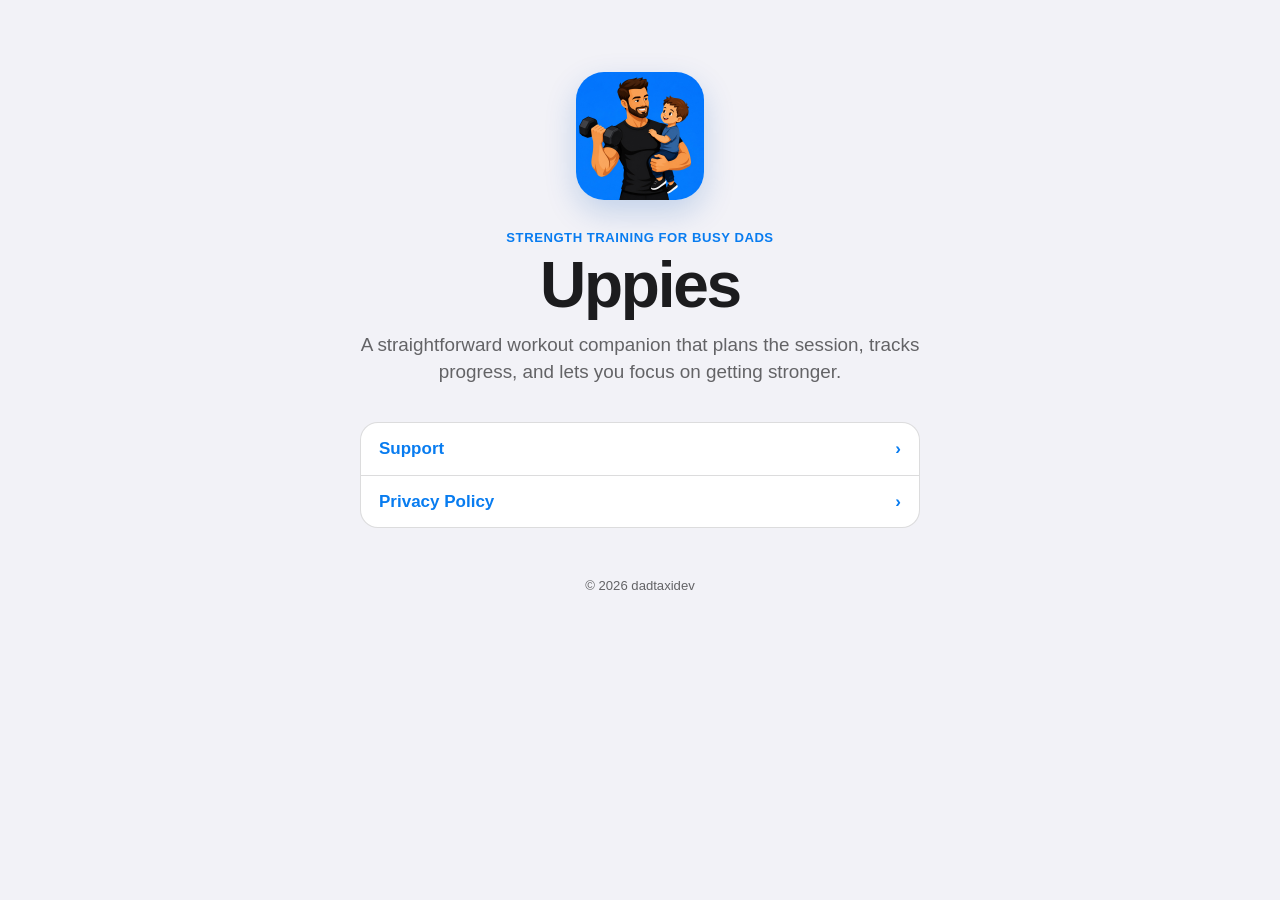
==== uppies/index.html @ f228c813 "Add stable Uppies site paths" ====
<!doctype html>
<html lang="en">
<head>
  <meta charset="utf-8">
  <meta name="viewport" content="width=device-width, initial-scale=1">
  <meta name="description" content="Uppies is a simple strength-training companion for iPhone and iPad.">
  <link rel="canonical" href="https://dadtaxidev.com/uppies/">
  <title>Uppies: Get Dad Strong Fast</title>
  <link rel="stylesheet" href="../site.css">
</head>
<body>
  <main class="page landing">
    <img class="app-icon" src="../icon.png" alt="Uppies app icon">
    <p class="eyebrow">Strength training for busy dads</p>
    <h1>Uppies</h1>
    <p class="lede">A straightforward workout companion that plans the session, tracks progress, and lets you focus on getting stronger.</p>
    <nav class="card link-list" aria-label="Information">
      <a href="support/"><span>Support</span><span aria-hidden="true">›</span></a>
      <a href="privacy/"><span>Privacy Policy</span><span aria-hidden="true">›</span></a>
    </nav>
  </main>
  <footer>© 2026 dadtaxidev</footer>
</body>
</html>
---- site.css ----
:root {
  color-scheme: light dark;
  font-family: -apple-system, BlinkMacSystemFont, "SF Pro Text", "Helvetica Neue", sans-serif;
  font-synthesis: none;
  --accent: #087cf0;
  --background: #f2f2f7;
  --card: #ffffff;
  --primary: #1c1c1e;
  --secondary: #636366;
  --separator: rgba(60, 60, 67, 0.18);
}

* { box-sizing: border-box; }

body {
  margin: 0;
  background: var(--background);
  color: var(--primary);
  font-size: 17px;
  line-height: 1.5;
  -webkit-font-smoothing: antialiased;
}

a { color: var(--accent); }
a:focus-visible { outline: 3px solid var(--accent); outline-offset: 3px; border-radius: 4px; }

.page {
  width: min(100% - 32px, 720px);
  margin: 0 auto;
  padding: 64px 0 40px;
}

.landing { max-width: 560px; text-align: center; padding-top: 72px; }

.app-icon {
  display: block;
  width: 128px;
  height: 128px;
  margin: 0 auto 28px;
  border-radius: 28px;
  box-shadow: 0 12px 32px rgba(0, 80, 180, 0.2);
}

h1 { margin: 4px 0 12px; font-size: clamp(2.4rem, 8vw, 4rem); line-height: 1.05; letter-spacing: -0.035em; }
h2 { margin: 0 0 8px; font-size: 1.2rem; line-height: 1.25; }
p { margin: 0; }

.eyebrow { color: var(--accent); font-size: 0.82rem; font-weight: 700; letter-spacing: 0.04em; text-transform: uppercase; }
.lede { color: var(--secondary); font-size: 1.18rem; line-height: 1.45; }

.card {
  margin-top: 20px;
  padding: 22px;
  background: var(--card);
  border: 1px solid var(--separator);
  border-radius: 18px;
  text-align: left;
}

.link-list { margin-top: 36px; padding: 0; overflow: hidden; }
.link-list a { display: flex; justify-content: space-between; min-height: 52px; padding: 13px 18px; align-items: center; text-decoration: none; font-weight: 600; }
.link-list a + a { border-top: 1px solid var(--separator); }

.document .back-link { display: inline-block; margin-bottom: 44px; text-decoration: none; }
.document .lede { margin-bottom: 30px; }
.document .card p { color: var(--secondary); }

footer { padding: 8px 16px 40px; color: var(--secondary); font-size: 0.82rem; text-align: center; }

@media (prefers-color-scheme: dark) {
  :root { --background: #000000; --card: #1c1c1e; --primary: #f2f2f7; --secondary: #aeaeb2; --separator: rgba(84, 84, 88, 0.65); }
  .app-icon { box-shadow: none; }
}

@media (max-width: 480px) {
  .page { padding-top: 36px; }
  .landing { padding-top: 48px; }
  .document .back-link { margin-bottom: 32px; }
  .card { padding: 18px; border-radius: 16px; }
}

@media (prefers-reduced-motion: reduce) {
  * { scroll-behavior: auto !important; }
}
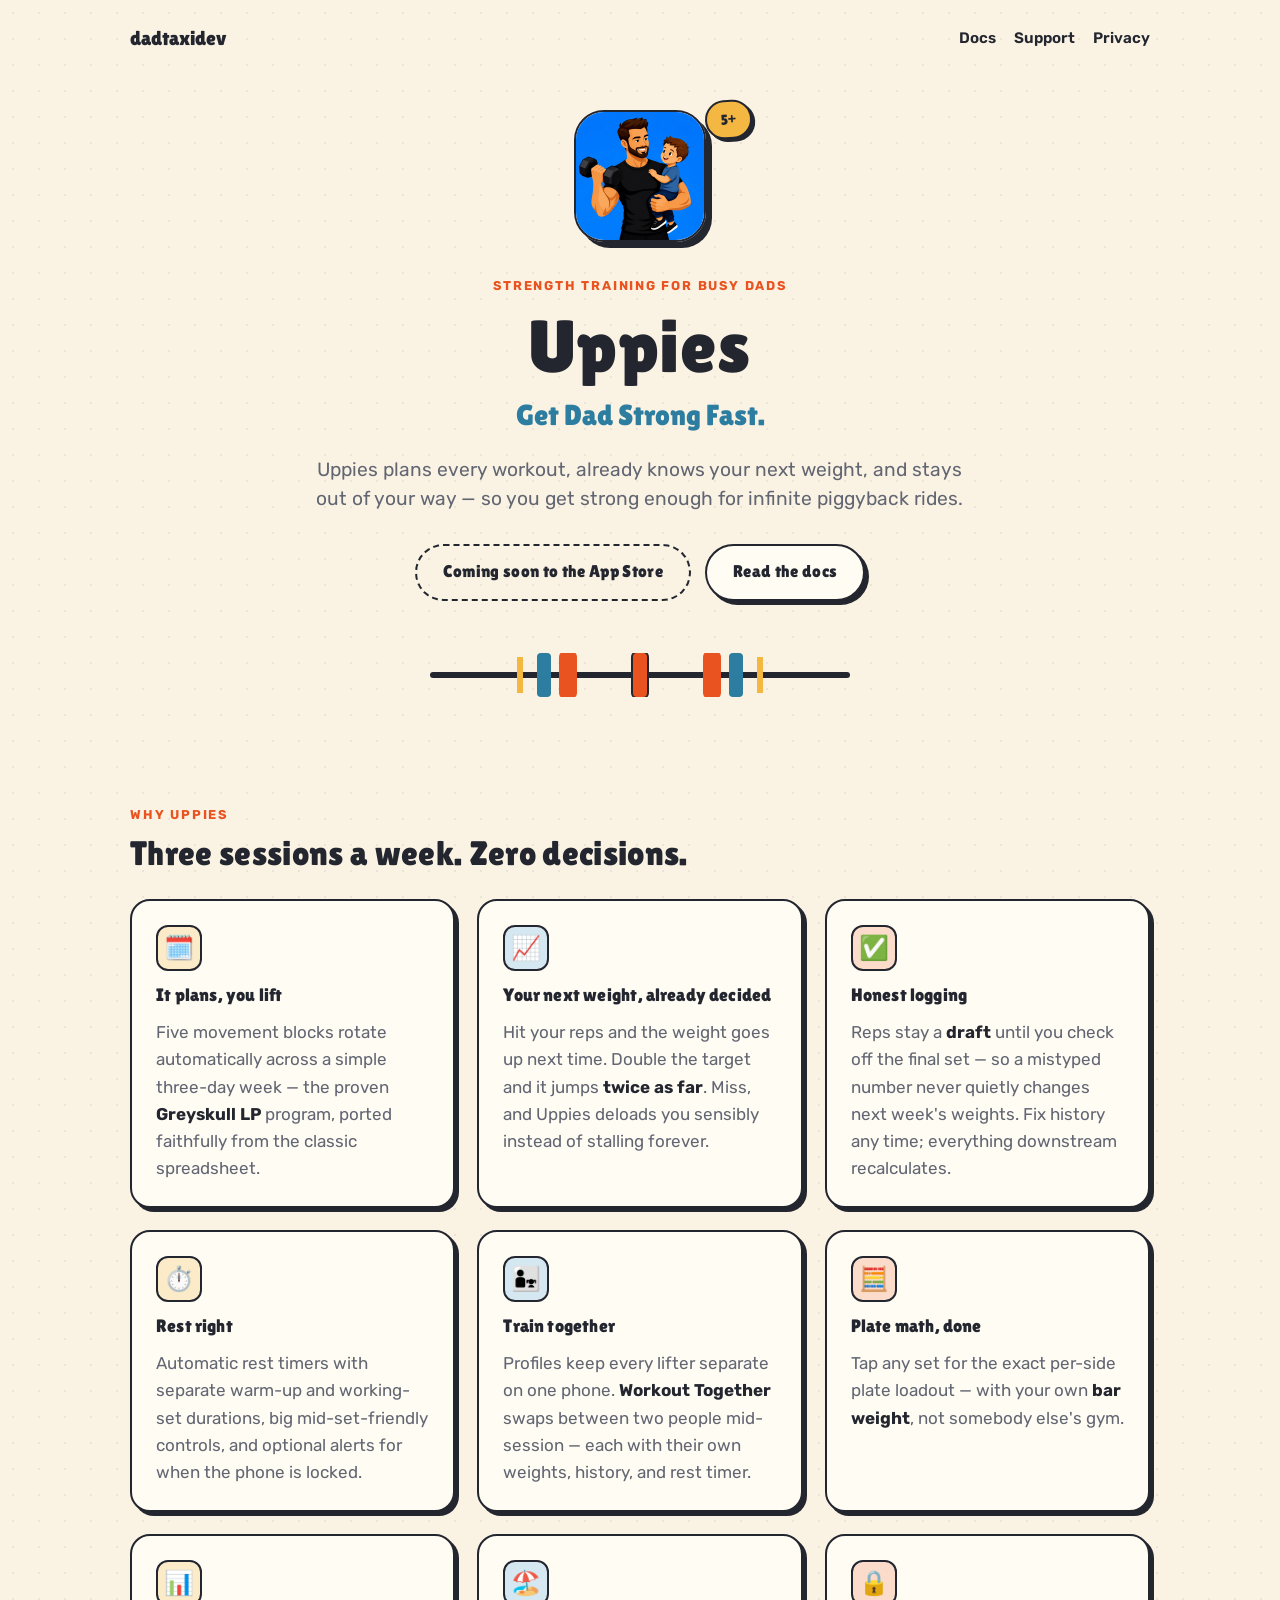
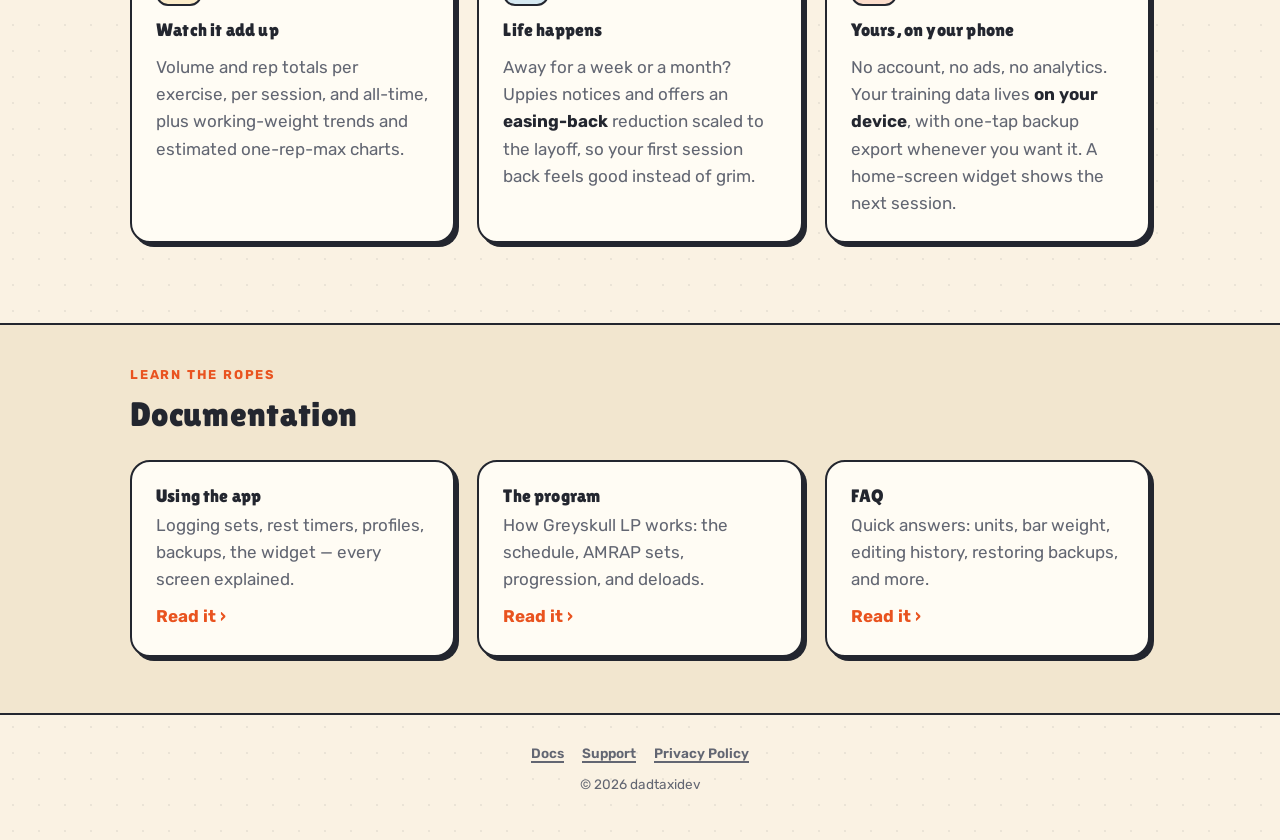
==== commit a5cf8b09: "Add Uppies product page, docs section, and site-wide design A shared design system in site.css — chu" ====
--- a/uppies/index.html
+++ b/uppies/index.html
@@ -3,22 +3,128 @@
 <head>
   <meta charset="utf-8">
   <meta name="viewport" content="width=device-width, initial-scale=1">
-  <meta name="description" content="Uppies is a simple strength-training companion for iPhone and iPad.">
+  <meta name="description" content="Uppies plans every strength workout, knows your next weight, and tracks your progress — a Greyskull LP companion for iPhone and iPad.">
   <link rel="canonical" href="https://dadtaxidev.com/uppies/">
   <title>Uppies: Get Dad Strong Fast</title>
+  <link rel="preconnect" href="https://fonts.googleapis.com">
+  <link rel="preconnect" href="https://fonts.gstatic.com" crossorigin>
+  <link href="https://fonts.googleapis.com/css2?family=Lilita+One&family=Rubik:ital,wght@0,400..700;1,400..700&display=swap" rel="stylesheet">
+  <link rel="icon" href="../icon-512.png">
+  <link rel="apple-touch-icon" href="../apple-touch-icon.png">
   <link rel="stylesheet" href="../site.css">
 </head>
 <body>
-  <main class="page landing">
-    <img class="app-icon" src="../icon.png" alt="Uppies app icon">
-    <p class="eyebrow">Strength training for busy dads</p>
-    <h1>Uppies</h1>
-    <p class="lede">A straightforward workout companion that plans the session, tracks progress, and lets you focus on getting stronger.</p>
-    <nav class="card link-list" aria-label="Information">
-      <a href="support/"><span>Support</span><span aria-hidden="true">›</span></a>
-      <a href="privacy/"><span>Privacy Policy</span><span aria-hidden="true">›</span></a>
+  <header class="site">
+    <a class="wordmark" href="../">dadtaxidev</a>
+    <nav aria-label="Site">
+      <a href="docs/">Docs</a>
+      <a href="support/">Support</a>
+      <a href="privacy/">Privacy</a>
     </nav>
+  </header>
+
+  <main>
+    <section class="hero page">
+      <div class="icon-wrap rise">
+        <img class="app-icon" src="../icon-512.png" alt="Uppies app icon" width="132" height="132">
+        <span class="sticker" aria-hidden="true">5+</span>
+      </div>
+      <p class="eyebrow rise d1">Strength training for busy dads</p>
+      <h1 class="rise d1">Uppies</h1>
+      <p class="tagline rise d2">Get Dad Strong Fast.</p>
+      <p class="lede rise d2">Uppies plans every workout, already knows your next weight, and stays out of your way — so you get strong enough for infinite piggyback rides.</p>
+      <div class="cta-row rise d3">
+        <span class="btn ghost">Coming soon to the App&nbsp;Store</span>
+        <a class="btn secondary" href="docs/">Read the docs</a>
+      </div>
+    </section>
+
+    <hr class="barbell" aria-hidden="true">
+
+    <section class="page wide" aria-labelledby="features">
+      <p class="eyebrow">Why Uppies</p>
+      <h2 id="features">Three sessions a week. Zero decisions.</h2>
+      <div class="feature-grid">
+        <article class="card feature">
+          <span class="glyph" aria-hidden="true">🗓️</span>
+          <h3>It plans, you lift</h3>
+          <p>Five movement blocks rotate automatically across a simple three-day week — the proven <strong>Greyskull&nbsp;LP</strong> program, ported faithfully from the classic spreadsheet.</p>
+        </article>
+        <article class="card feature">
+          <span class="glyph" aria-hidden="true">📈</span>
+          <h3>Your next weight, already decided</h3>
+          <p>Hit your reps and the weight goes up next time. Double the target and it jumps <strong>twice as far</strong>. Miss, and Uppies deloads you sensibly instead of stalling forever.</p>
+        </article>
+        <article class="card feature">
+          <span class="glyph" aria-hidden="true">✅</span>
+          <h3>Honest logging</h3>
+          <p>Reps stay a <strong>draft</strong> until you check off the final set — so a mistyped number never quietly changes next week's weights. Fix history any time; everything downstream recalculates.</p>
+        </article>
+        <article class="card feature">
+          <span class="glyph" aria-hidden="true">⏱️</span>
+          <h3>Rest right</h3>
+          <p>Automatic rest timers with separate warm-up and working-set durations, big mid-set-friendly controls, and optional alerts for when the phone is locked.</p>
+        </article>
+        <article class="card feature">
+          <span class="glyph" aria-hidden="true">👨‍👧</span>
+          <h3>Train together</h3>
+          <p>Profiles keep every lifter separate on one phone. <strong>Workout Together</strong> swaps between two people mid-session — each with their own weights, history, and rest timer.</p>
+        </article>
+        <article class="card feature">
+          <span class="glyph" aria-hidden="true">🧮</span>
+          <h3>Plate math, done</h3>
+          <p>Tap any set for the exact per-side plate loadout — with your own <strong>bar weight</strong>, not somebody else's gym.</p>
+        </article>
+        <article class="card feature">
+          <span class="glyph" aria-hidden="true">📊</span>
+          <h3>Watch it add up</h3>
+          <p>Volume and rep totals per exercise, per session, and all-time, plus working-weight trends and estimated one-rep-max charts.</p>
+        </article>
+        <article class="card feature">
+          <span class="glyph" aria-hidden="true">🏖️</span>
+          <h3>Life happens</h3>
+          <p>Away for a week or a month? Uppies notices and offers an <strong>easing-back</strong> reduction scaled to the layoff, so your first session back feels good instead of grim.</p>
+        </article>
+        <article class="card feature">
+          <span class="glyph" aria-hidden="true">🔒</span>
+          <h3>Yours, on your phone</h3>
+          <p>No account, no ads, no analytics. Your training data lives <strong>on your device</strong>, with one-tap backup export whenever you want it. A home-screen widget shows the next session.</p>
+        </article>
+      </div>
+    </section>
+
+    <section class="band" aria-labelledby="docs-heading">
+      <div class="inner">
+        <p class="eyebrow">Learn the ropes</p>
+        <h2 id="docs-heading">Documentation</h2>
+        <div class="doc-cards">
+          <a class="card" href="docs/using-the-app/">
+            <h3>Using the app</h3>
+            <p>Logging sets, rest timers, profiles, backups, the widget — every screen explained.</p>
+            <span class="go">Read it ›</span>
+          </a>
+          <a class="card" href="docs/the-program/">
+            <h3>The program</h3>
+            <p>How Greyskull LP works: the schedule, AMRAP sets, progression, and deloads.</p>
+            <span class="go">Read it ›</span>
+          </a>
+          <a class="card" href="docs/faq/">
+            <h3>FAQ</h3>
+            <p>Quick answers: units, bar weight, editing history, restoring backups, and more.</p>
+            <span class="go">Read it ›</span>
+          </a>
+        </div>
+      </div>
+    </section>
   </main>
-  <footer>© 2026 dadtaxidev</footer>
+
+  <footer>
+    <nav aria-label="Footer">
+      <a href="docs/">Docs</a>
+      <a href="support/">Support</a>
+      <a href="privacy/">Privacy Policy</a>
+    </nav>
+    © 2026 dadtaxidev
+  </footer>
 </body>
 </html>
--- a/site.css
+++ b/site.css
@@ -1,84 +1,454 @@
+/* ============================================================================
+   dadtaxidev.com — shared stylesheet
+   Aesthetic: "strongman poster meets storybook" — chunky rounded display type,
+   warm paper backgrounds, plate-orange accent, thick ink borders with hard
+   offset shadows, and the occasional rotated sticker. Light and dark aware.
+   Every page on the site (landing, product, docs, privacy, support) loads this
+   one file; class names used by the older document pages (.page, .document,
+   .card, .eyebrow, .lede, .link-list, .back-link) are kept working here.
+   ========================================================================== */
+
 :root {
   color-scheme: light dark;
-  font-family: -apple-system, BlinkMacSystemFont, "SF Pro Text", "Helvetica Neue", sans-serif;
-  font-synthesis: none;
-  --accent: #087cf0;
-  --background: #f2f2f7;
-  --card: #ffffff;
-  --primary: #1c1c1e;
-  --secondary: #636366;
-  --separator: rgba(60, 60, 67, 0.18);
+  /* paper + ink */
+  --paper: #FAF2E3;
+  --paper-deep: #F2E6CF;
+  --card: #FFFCF4;
+  --ink: #23262F;
+  --ink-soft: #626672;
+  --line: #23262F;
+  /* the loud ones */
+  --accent: #E9531F;      /* plate orange  */
+  --accent-soft: #FBDCCB;
+  --blue: #2C7DA0;        /* steel blue    */
+  --blue-soft: #D5E8F1;
+  --sun: #F4B842;         /* chalk-bucket yellow */
+  --sun-soft: #FBEBC8;
+  --on-accent: #FFFDF7;
+  /* poster hardware */
+  --border-w: 2.5px;
+  --shadow-pop: 6px 6px 0 var(--line);
+  --shadow-pop-sm: 4px 4px 0 var(--line);
+  --radius: 20px;
+  --radius-sm: 14px;
+}
+
+@media (prefers-color-scheme: dark) {
+  :root {
+    --paper: #191C25;
+    --paper-deep: #13161E;
+    --card: #232734;
+    --ink: #F5EEDF;
+    --ink-soft: #A9ACB8;
+    --line: #F5EEDF;
+    --accent: #FF6A38;
+    --accent-soft: #4A2C1E;
+    --blue: #5BA3C7;
+    --blue-soft: #1E3644;
+    --sun: #FFC65C;
+    --sun-soft: #4A3A1A;
+    --on-accent: #191C25;
+  }
 }
 
 * { box-sizing: border-box; }
+
+html { scroll-behavior: smooth; }
 
 body {
   margin: 0;
-  background: var(--background);
-  color: var(--primary);
+  background: var(--paper);
+  color: var(--ink);
+  font-family: "Rubik", -apple-system, "Helvetica Neue", Arial, sans-serif;
   font-size: 17px;
+  line-height: 1.6;
+  -webkit-font-smoothing: antialiased;
+}
+/* faint chalk-dust texture — only where color-mix can keep it faint in BOTH themes */
+@supports (color: color-mix(in srgb, red, blue)) {
+  body {
+    background-image: radial-gradient(
+      color-mix(in srgb, var(--ink) 7%, transparent) 1px, transparent 1px);
+    background-size: 26px 26px;
+  }
+}
+
+/* ------------------------------------------------------------------ type */
+
+h1, h2, h3, .display {
+  font-family: "Lilita One", "Rubik", "Arial Black", sans-serif;
+  font-weight: 400;            /* Lilita only ships one weight — already heavy */
+  letter-spacing: 0.01em;
+  line-height: 1.08;
+  margin: 0;
+}
+
+h1 { font-size: clamp(2.6rem, 9vw, 4.6rem); }
+h2 { font-size: clamp(1.5rem, 4.5vw, 2.1rem); margin-bottom: 10px; }
+h3 { font-size: 1.15rem; margin-bottom: 6px; }
+p  { margin: 0; }
+
+a { color: var(--blue); text-decoration-thickness: 2px; text-underline-offset: 3px; }
+a:hover { color: var(--accent); }
+a:focus-visible { outline: 3px solid var(--accent); outline-offset: 3px; border-radius: 4px; }
+
+.eyebrow {
+  color: var(--accent);
+  font-size: 0.8rem;
+  font-weight: 700;
+  letter-spacing: 0.14em;
+  text-transform: uppercase;
+  margin-bottom: 10px;
+}
+
+.lede {
+  color: var(--ink-soft);
+  font-size: 1.2rem;
   line-height: 1.5;
-  -webkit-font-smoothing: antialiased;
-}
-
-a { color: var(--accent); }
-a:focus-visible { outline: 3px solid var(--accent); outline-offset: 3px; border-radius: 4px; }
+  max-width: 34em;
+}
+
+/* ---------------------------------------------------------------- layout */
 
 .page {
-  width: min(100% - 32px, 720px);
+  width: min(100% - 40px, 760px);
   margin: 0 auto;
-  padding: 64px 0 40px;
-}
-
-.landing { max-width: 560px; text-align: center; padding-top: 72px; }
+  padding: 64px 0 24px;
+}
+
+.page.wide { width: min(100% - 40px, 1020px); }
+
+.landing { max-width: 620px; text-align: center; padding-top: 72px; }
+.landing .lede { margin: 14px auto 0; }
+
+header.site {
+  display: flex;
+  align-items: center;
+  justify-content: space-between;
+  gap: 16px;
+  width: min(100% - 40px, 1020px);
+  margin: 0 auto;
+  padding: 22px 0 0;
+}
+header.site .wordmark {
+  font-family: "Lilita One", "Rubik", sans-serif;
+  font-size: 1.25rem;
+  color: var(--ink);
+  text-decoration: none;
+}
+header.site nav { display: flex; gap: 18px; flex-wrap: wrap; }
+header.site nav a { font-weight: 600; text-decoration: none; font-size: 0.95rem; color: var(--ink); }
+header.site nav a:hover { color: var(--accent); }
+
+footer {
+  padding: 28px 20px 44px;
+  color: var(--ink-soft);
+  font-size: 0.85rem;
+  text-align: center;
+}
+footer nav { display: flex; gap: 18px; justify-content: center; margin-bottom: 10px; flex-wrap: wrap; }
+footer a { color: var(--ink-soft); font-weight: 600; }
+
+/* ---------------------------------------------------------------- pieces */
 
 .app-icon {
   display: block;
-  width: 128px;
-  height: 128px;
-  margin: 0 auto 28px;
-  border-radius: 28px;
-  box-shadow: 0 12px 32px rgba(0, 80, 180, 0.2);
-}
-
-h1 { margin: 4px 0 12px; font-size: clamp(2.4rem, 8vw, 4rem); line-height: 1.05; letter-spacing: -0.035em; }
-h2 { margin: 0 0 8px; font-size: 1.2rem; line-height: 1.25; }
-p { margin: 0; }
-
-.eyebrow { color: var(--accent); font-size: 0.82rem; font-weight: 700; letter-spacing: 0.04em; text-transform: uppercase; }
-.lede { color: var(--secondary); font-size: 1.18rem; line-height: 1.45; }
+  width: 132px;
+  height: 132px;
+  margin: 0 auto 26px;
+  border-radius: 30px;
+  border: var(--border-w) solid var(--line);
+  box-shadow: var(--shadow-pop);
+}
 
 .card {
   margin-top: 20px;
-  padding: 22px;
+  padding: 24px;
   background: var(--card);
-  border: 1px solid var(--separator);
-  border-radius: 18px;
+  border: var(--border-w) solid var(--line);
+  border-radius: var(--radius);
+  box-shadow: var(--shadow-pop-sm);
   text-align: left;
 }
 
 .link-list { margin-top: 36px; padding: 0; overflow: hidden; }
-.link-list a { display: flex; justify-content: space-between; min-height: 52px; padding: 13px 18px; align-items: center; text-decoration: none; font-weight: 600; }
-.link-list a + a { border-top: 1px solid var(--separator); }
-
-.document .back-link { display: inline-block; margin-bottom: 44px; text-decoration: none; }
-.document .lede { margin-bottom: 30px; }
-.document .card p { color: var(--secondary); }
-
-footer { padding: 8px 16px 40px; color: var(--secondary); font-size: 0.82rem; text-align: center; }
-
-@media (prefers-color-scheme: dark) {
-  :root { --background: #000000; --card: #1c1c1e; --primary: #f2f2f7; --secondary: #aeaeb2; --separator: rgba(84, 84, 88, 0.65); }
-  .app-icon { box-shadow: none; }
-}
-
-@media (max-width: 480px) {
-  .page { padding-top: 36px; }
-  .landing { padding-top: 48px; }
-  .document .back-link { margin-bottom: 32px; }
-  .card { padding: 18px; border-radius: 16px; }
-}
+.link-list a {
+  display: flex; justify-content: space-between; align-items: center;
+  min-height: 54px; padding: 13px 20px;
+  text-decoration: none; font-weight: 700; color: var(--ink);
+}
+.link-list a:hover { background: var(--accent-soft); color: var(--ink); }
+.link-list a + a { border-top: var(--border-w) solid var(--line); }
+.link-list a span[aria-hidden] { color: var(--accent); font-size: 1.2em; }
+
+.back-link {
+  display: inline-block;
+  margin-bottom: 40px;
+  font-weight: 700;
+  text-decoration: none;
+}
+.document .lede { margin-bottom: 26px; }
+.document .card p { color: var(--ink-soft); }
+.document .card p + p { margin-top: 10px; }
+
+/* buttons ---------------------------------------------------------------- */
+
+.btn {
+  display: inline-block;
+  padding: 13px 26px;
+  border: var(--border-w) solid var(--line);
+  border-radius: 999px;
+  background: var(--accent);
+  color: var(--on-accent);
+  font-family: "Lilita One", "Rubik", sans-serif;
+  font-size: 1.05rem;
+  letter-spacing: 0.02em;
+  text-decoration: none;
+  box-shadow: var(--shadow-pop-sm);
+  transition: transform 120ms ease, box-shadow 120ms ease;
+}
+.btn:hover { color: var(--on-accent); transform: translate(-2px, -2px); box-shadow: 6px 6px 0 var(--line); }
+.btn:active { transform: translate(2px, 2px); box-shadow: 2px 2px 0 var(--line); }
+.btn.secondary { background: var(--card); color: var(--ink); }
+.btn.ghost {
+  background: transparent;
+  box-shadow: none;
+  border-style: dashed;
+  color: var(--ink);
+  cursor: default;
+}
+
+/* stickers --------------------------------------------------------------- */
+
+.sticker {
+  display: inline-block;
+  padding: 6px 14px;
+  border: var(--border-w) solid var(--line);
+  border-radius: 999px;
+  background: var(--sun);
+  color: #23262F;
+  font-family: "Lilita One", "Rubik", sans-serif;
+  font-size: 0.9rem;
+  transform: rotate(-4deg);
+  box-shadow: 3px 3px 0 var(--line);
+}
+.sticker.blue { background: var(--blue); color: var(--on-accent); transform: rotate(3deg); }
+
+/* barbell divider -------------------------------------------------------- */
+
+.barbell {
+  position: relative;
+  height: 44px;
+  margin: 44px auto;
+  width: min(100%, 420px);
+  border: 0;
+}
+.barbell::before {              /* the bar */
+  content: "";
+  position: absolute;
+  left: 0; right: 0; top: 50%;
+  height: 6px;
+  transform: translateY(-50%);
+  background: var(--ink);
+  border-radius: 3px;
+}
+.barbell::after {               /* plates: two pairs each side */
+  content: "";
+  position: absolute;
+  top: 50%; left: 50%;
+  width: 14px; height: 44px;
+  transform: translate(-50%, -50%);
+  background: var(--accent);
+  border: var(--border-w) solid var(--line);
+  border-radius: 6px;
+  box-shadow:
+    -120px 0 0 -6px var(--sun),
+     120px 0 0 -6px var(--sun),
+    -96px 0 0 -2px var(--blue),
+     96px 0 0 -2px var(--blue),
+    -72px 0 0 0 var(--accent),
+     72px 0 0 0 var(--accent);
+}
+
+/* hero ------------------------------------------------------------------- */
+
+.hero {
+  position: relative;
+  text-align: center;
+  padding: 56px 0 8px;
+}
+.hero .icon-wrap { position: relative; display: inline-block; }
+.hero .icon-wrap .sticker {
+  position: absolute;
+  right: -46px; top: -10px;
+}
+.hero .tagline {
+  font-family: "Lilita One", "Rubik", sans-serif;
+  font-size: clamp(1.3rem, 4vw, 1.8rem);
+  color: var(--blue);
+  margin-top: 6px;
+  transform: rotate(-1.2deg);
+}
+.hero .lede { margin: 18px auto 0; }
+.hero .cta-row {
+  display: flex; gap: 14px; justify-content: center; align-items: center;
+  flex-wrap: wrap; margin-top: 30px;
+}
+
+/* feature grid ----------------------------------------------------------- */
+
+.feature-grid {
+  display: grid;
+  grid-template-columns: repeat(auto-fit, minmax(270px, 1fr));
+  gap: 22px;
+  margin-top: 28px;
+}
+.feature {
+  margin-top: 0;
+  display: flex;
+  flex-direction: column;
+  gap: 8px;
+}
+.feature .glyph {
+  width: 46px; height: 46px;
+  display: grid; place-items: center;
+  font-size: 1.5rem;
+  background: var(--sun-soft);
+  border: var(--border-w) solid var(--line);
+  border-radius: 12px;
+  margin-bottom: 6px;
+}
+.feature:nth-child(3n+2) .glyph { background: var(--blue-soft); }
+.feature:nth-child(3n)   .glyph { background: var(--accent-soft); }
+.feature p { color: var(--ink-soft); }
+.feature p strong { color: var(--ink); }
+
+/* alternate paper band for section rhythm */
+.band {
+  background: var(--paper-deep);
+  border-top: var(--border-w) solid var(--line);
+  border-bottom: var(--border-w) solid var(--line);
+  padding: 40px 0 56px;
+  margin-top: 56px;
+}
+.band > .inner { width: min(100% - 40px, 1020px); margin: 0 auto; }
+
+/* docs ------------------------------------------------------------------- */
+
+.doc { width: min(100% - 40px, 760px); margin: 0 auto; padding: 48px 0 24px; }
+.doc h2 {
+  margin-top: 44px;
+  padding-bottom: 8px;
+  border-bottom: 3px solid var(--sun);
+  display: inline-block;
+}
+.doc h3 { margin-top: 26px; }
+.doc p, .doc li { color: var(--ink-soft); }
+.doc p { margin-top: 12px; }
+.doc strong { color: var(--ink); }
+.doc ul, .doc ol { margin: 12px 0 0; padding-left: 24px; }
+.doc li { margin-top: 6px; }
+.doc li::marker { color: var(--accent); font-weight: 700; }
+
+.doc table {
+  width: 100%;
+  margin-top: 16px;
+  border-collapse: separate;
+  border-spacing: 0;
+  border: var(--border-w) solid var(--line);
+  border-radius: var(--radius-sm);
+  overflow: hidden;
+  background: var(--card);
+  font-size: 0.95rem;
+}
+.doc th, .doc td { padding: 10px 14px; text-align: left; }
+.doc th {
+  background: var(--sun);
+  color: #23262F;
+  font-family: "Lilita One", "Rubik", sans-serif;
+  font-weight: 400;
+  letter-spacing: 0.02em;
+}
+.doc tr + tr td { border-top: 1.5px solid var(--line); }
+.doc td { color: var(--ink-soft); }
+
+.note {
+  margin-top: 18px;
+  padding: 16px 18px;
+  background: var(--blue-soft);
+  border: var(--border-w) solid var(--line);
+  border-radius: var(--radius-sm);
+  box-shadow: var(--shadow-pop-sm);
+}
+.note.warn { background: var(--accent-soft); }
+.note p { color: var(--ink); margin-top: 0; }
+.note p + p { margin-top: 8px; }
+.note .label {
+  font-family: "Lilita One", "Rubik", sans-serif;
+  color: var(--ink);
+  display: block;
+  margin-bottom: 4px;
+}
+
+.ui {
+  display: inline-block;
+  padding: 1px 8px;
+  border: 1.5px solid var(--line);
+  border-radius: 7px;
+  background: var(--card);
+  color: var(--ink);
+  font-size: 0.88em;
+  font-weight: 600;
+  white-space: nowrap;
+}
+
+/* docs hub cards */
+.doc-cards { display: grid; grid-template-columns: repeat(auto-fit, minmax(240px, 1fr)); gap: 22px; margin-top: 28px; }
+.doc-cards a.card {
+  margin-top: 0;
+  text-decoration: none;
+  color: inherit;
+  transition: transform 120ms ease, box-shadow 120ms ease;
+}
+.doc-cards a.card:hover { transform: translate(-2px, -2px); box-shadow: 6px 6px 0 var(--line); }
+.doc-cards a.card .go { color: var(--accent); font-weight: 700; display: inline-block; margin-top: 10px; }
+.doc-cards a.card p { color: var(--ink-soft); margin-top: 6px; }
+
+/* breadcrumbs for doc pages */
+.crumbs { margin-bottom: 34px; font-weight: 600; font-size: 0.95rem; }
+.crumbs a { text-decoration: none; }
+.crumbs span[aria-hidden] { color: var(--ink-soft); margin: 0 6px; }
+
+/* --------------------------------------------------------------- motion */
+
+@keyframes rise {
+  from { opacity: 0; transform: translateY(14px); }
+  to   { opacity: 1; transform: none; }
+}
+.rise { animation: rise 0.55s cubic-bezier(0.2, 0.7, 0.2, 1) both; }
+.d1 { animation-delay: 0.07s; }
+.d2 { animation-delay: 0.16s; }
+.d3 { animation-delay: 0.25s; }
+.d4 { animation-delay: 0.34s; }
 
 @media (prefers-reduced-motion: reduce) {
-  * { scroll-behavior: auto !important; }
-}
+  html { scroll-behavior: auto; }
+  .rise, .d1, .d2, .d3, .d4 { animation: none; }
+  .btn, .doc-cards a.card { transition: none; }
+}
+
+@media (max-width: 520px) {
+  .page { padding-top: 40px; }
+  .landing { padding-top: 44px; }
+  .card { padding: 19px; }
+  .hero .icon-wrap .sticker { right: -26px; }
+  .barbell::after {
+    box-shadow:
+      -84px 0 0 -6px var(--sun),
+       84px 0 0 -6px var(--sun),
+      -66px 0 0 -2px var(--blue),
+       66px 0 0 -2px var(--blue),
+      -48px 0 0 0 var(--accent),
+       48px 0 0 0 var(--accent);
+  }
+}
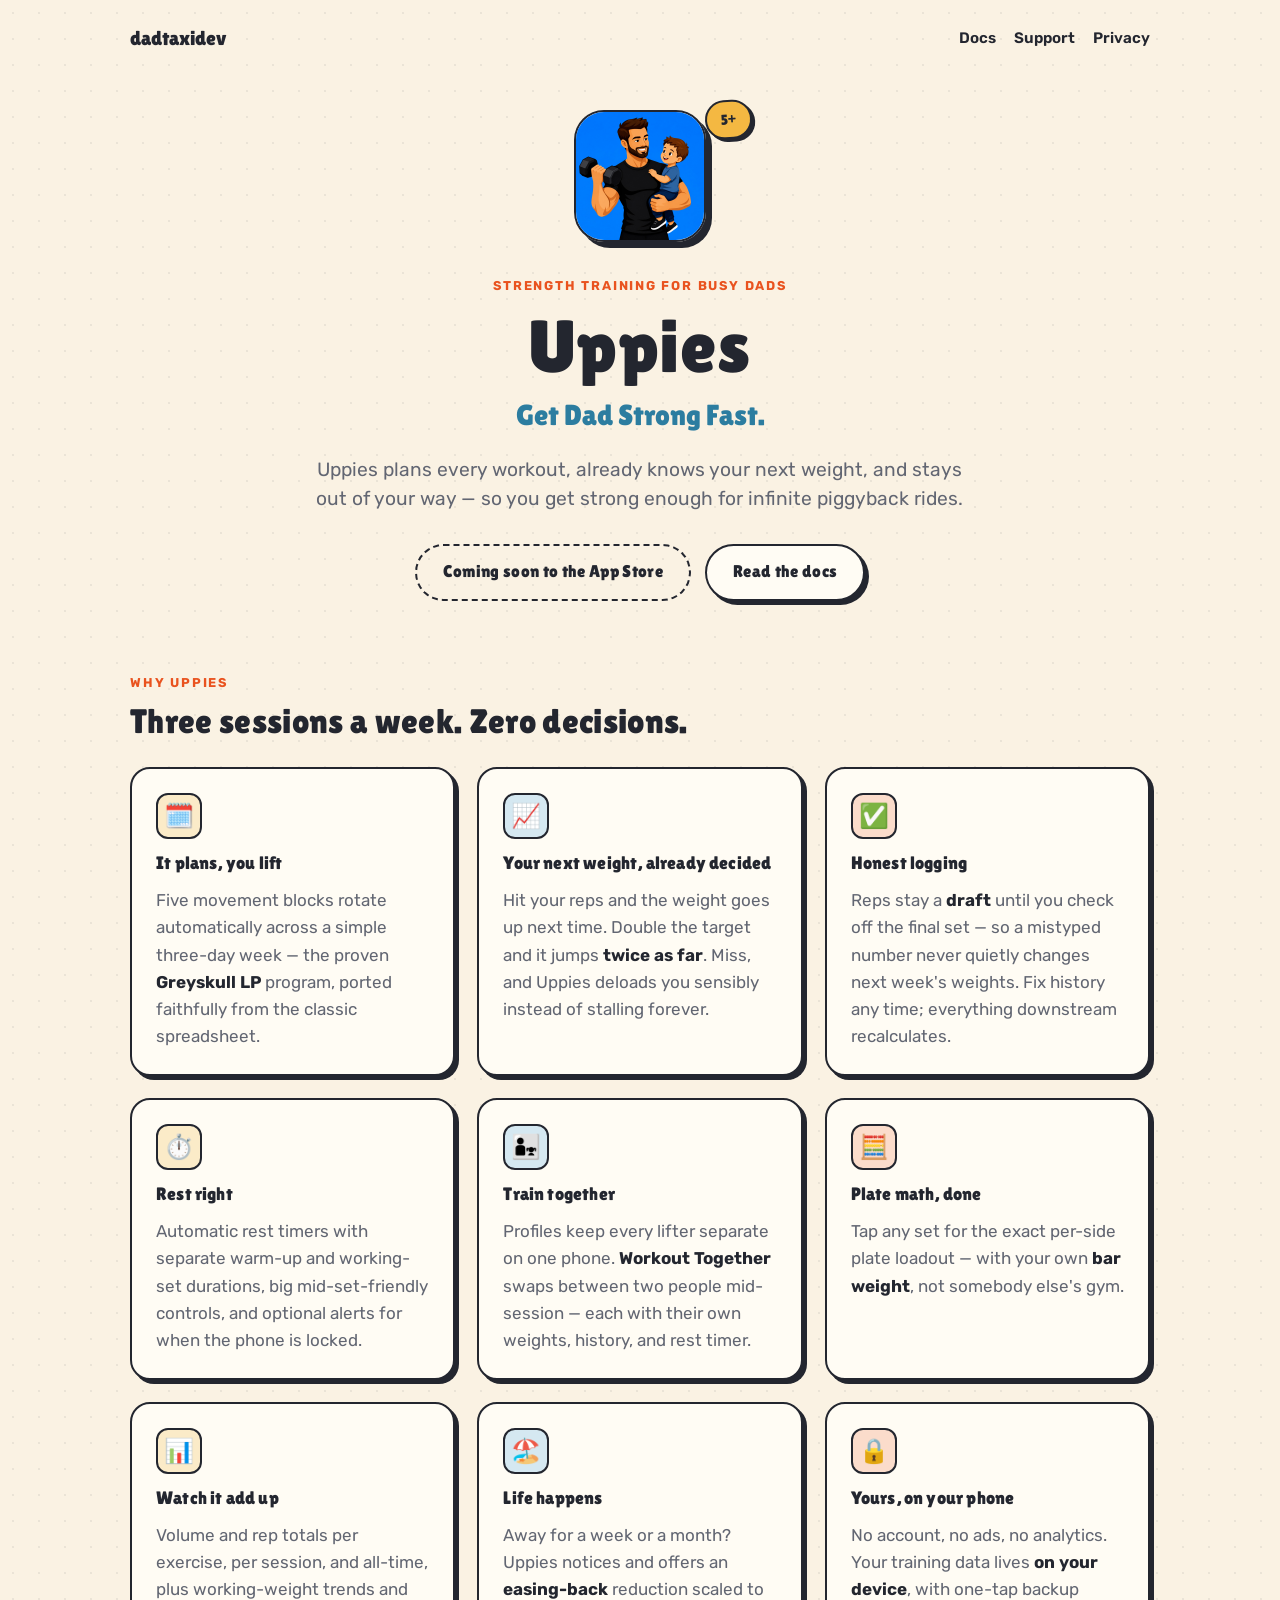
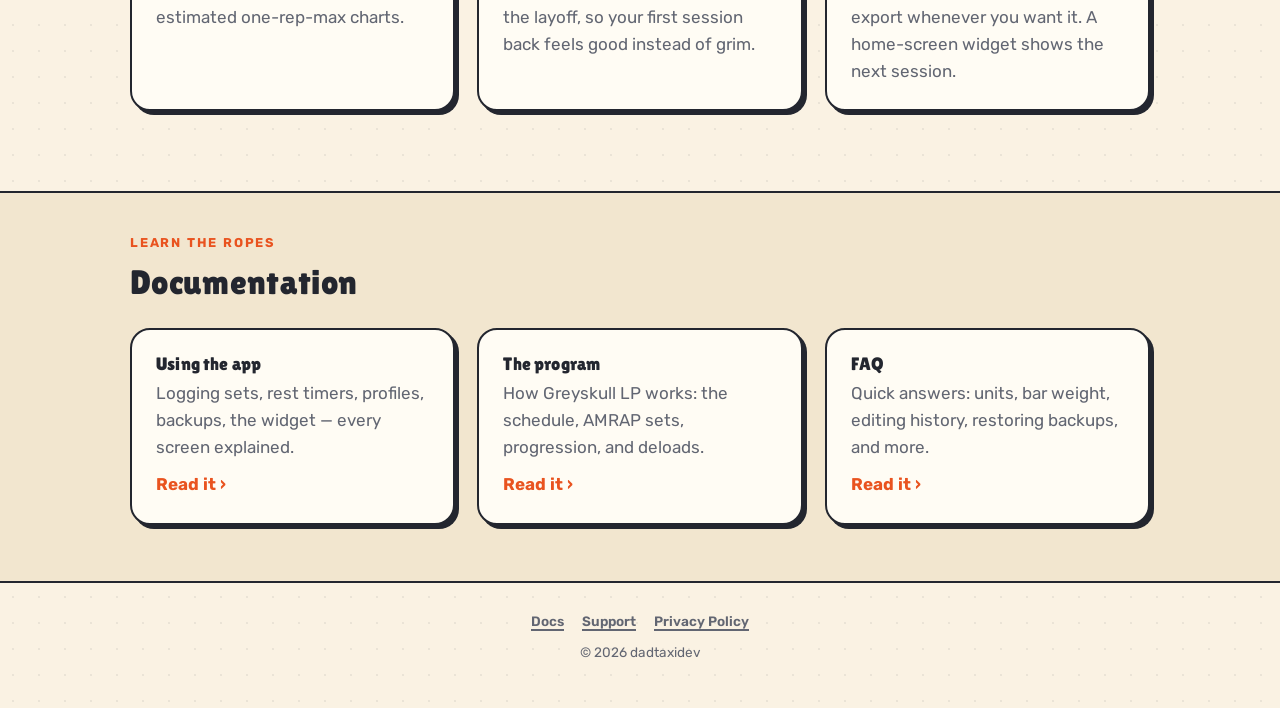
==== commit d6586ea5: "Remove the barbell divider The CSS-drawn barbell read as abstract shapes rather than a barbell. Plai" ====
--- a/uppies/index.html
+++ b/uppies/index.html
@@ -39,7 +39,6 @@
       </div>
     </section>
 
-    <hr class="barbell" aria-hidden="true">
 
     <section class="page wide" aria-labelledby="features">
       <p class="eyebrow">Why Uppies</p>
--- a/site.css
+++ b/site.css
@@ -234,42 +234,6 @@
 }
 .sticker.blue { background: var(--blue); color: var(--on-accent); transform: rotate(3deg); }
 
-/* barbell divider -------------------------------------------------------- */
-
-.barbell {
-  position: relative;
-  height: 44px;
-  margin: 44px auto;
-  width: min(100%, 420px);
-  border: 0;
-}
-.barbell::before {              /* the bar */
-  content: "";
-  position: absolute;
-  left: 0; right: 0; top: 50%;
-  height: 6px;
-  transform: translateY(-50%);
-  background: var(--ink);
-  border-radius: 3px;
-}
-.barbell::after {               /* plates: two pairs each side */
-  content: "";
-  position: absolute;
-  top: 50%; left: 50%;
-  width: 14px; height: 44px;
-  transform: translate(-50%, -50%);
-  background: var(--accent);
-  border: var(--border-w) solid var(--line);
-  border-radius: 6px;
-  box-shadow:
-    -120px 0 0 -6px var(--sun),
-     120px 0 0 -6px var(--sun),
-    -96px 0 0 -2px var(--blue),
-     96px 0 0 -2px var(--blue),
-    -72px 0 0 0 var(--accent),
-     72px 0 0 0 var(--accent);
-}
-
 /* hero ------------------------------------------------------------------- */
 
 .hero {
@@ -442,13 +406,4 @@
   .landing { padding-top: 44px; }
   .card { padding: 19px; }
   .hero .icon-wrap .sticker { right: -26px; }
-  .barbell::after {
-    box-shadow:
-      -84px 0 0 -6px var(--sun),
-       84px 0 0 -6px var(--sun),
-      -66px 0 0 -2px var(--blue),
-       66px 0 0 -2px var(--blue),
-      -48px 0 0 0 var(--accent),
-       48px 0 0 0 var(--accent);
-  }
-}
+}
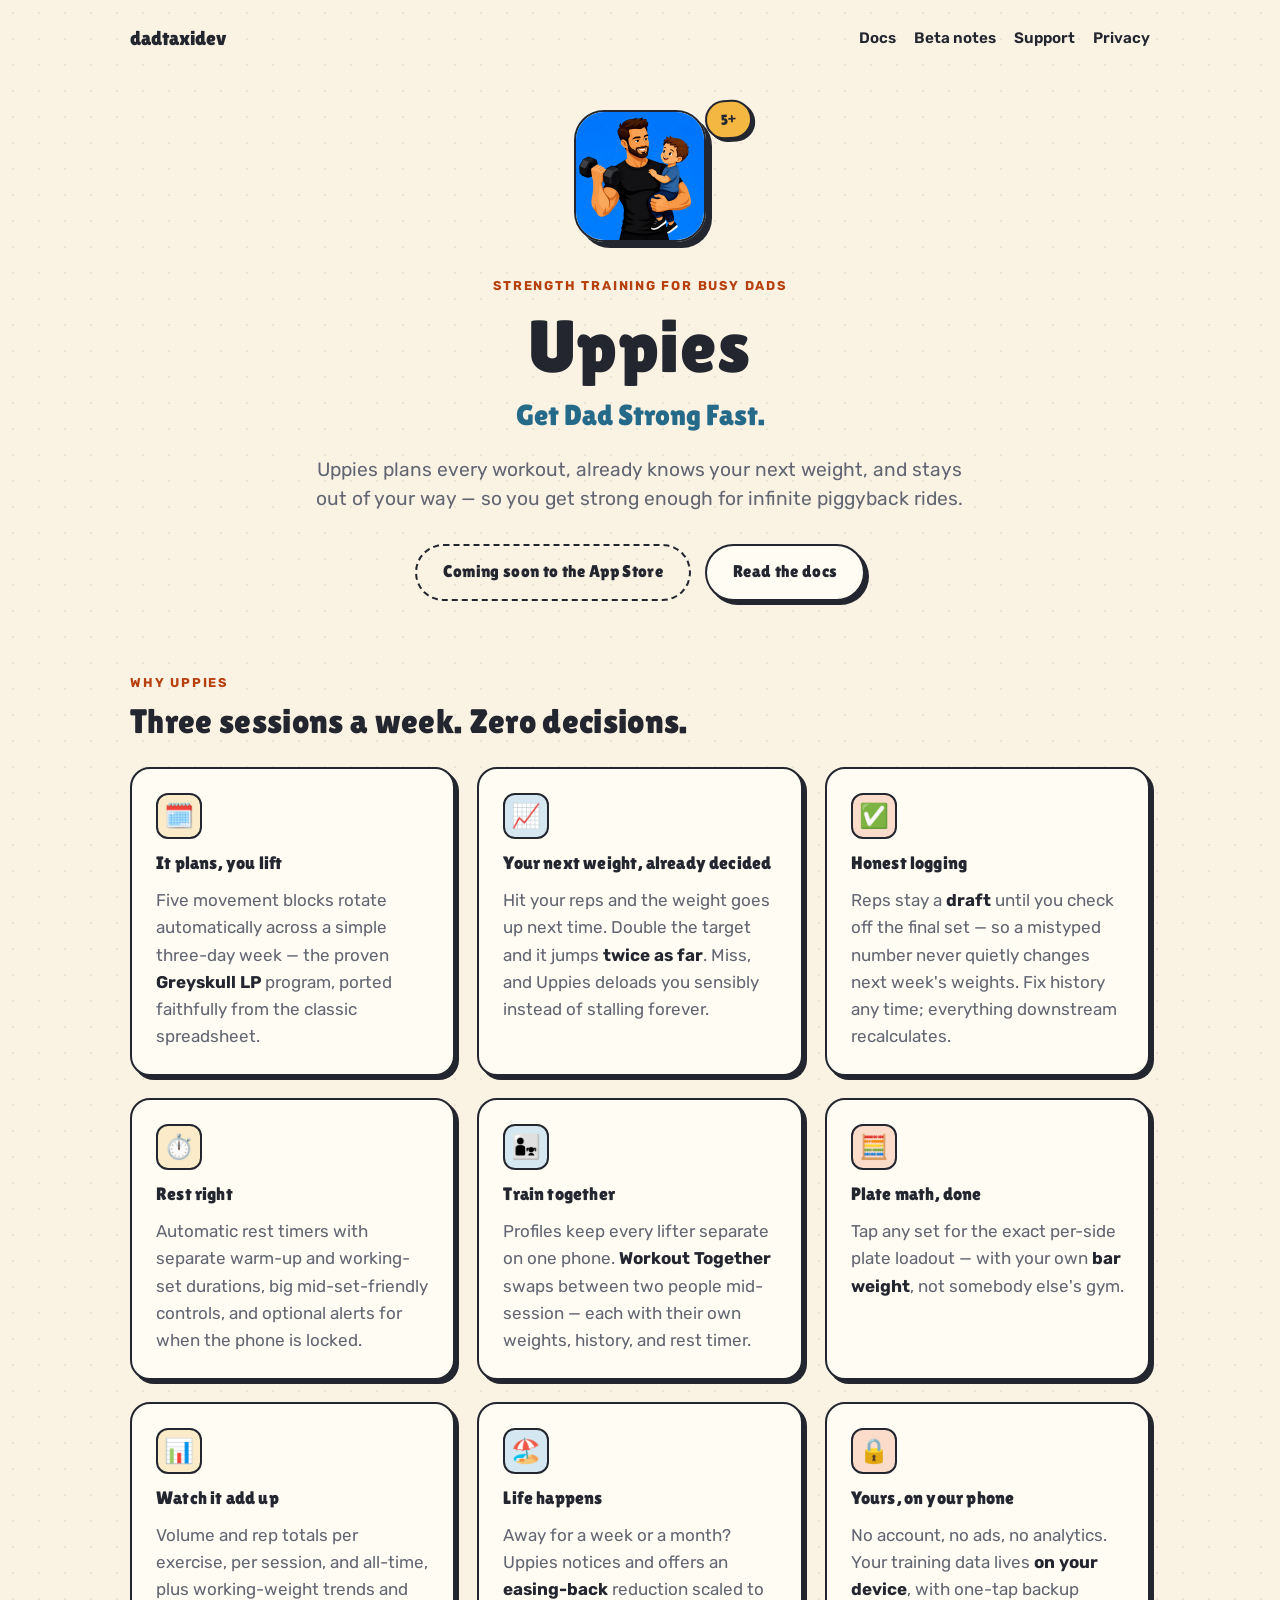
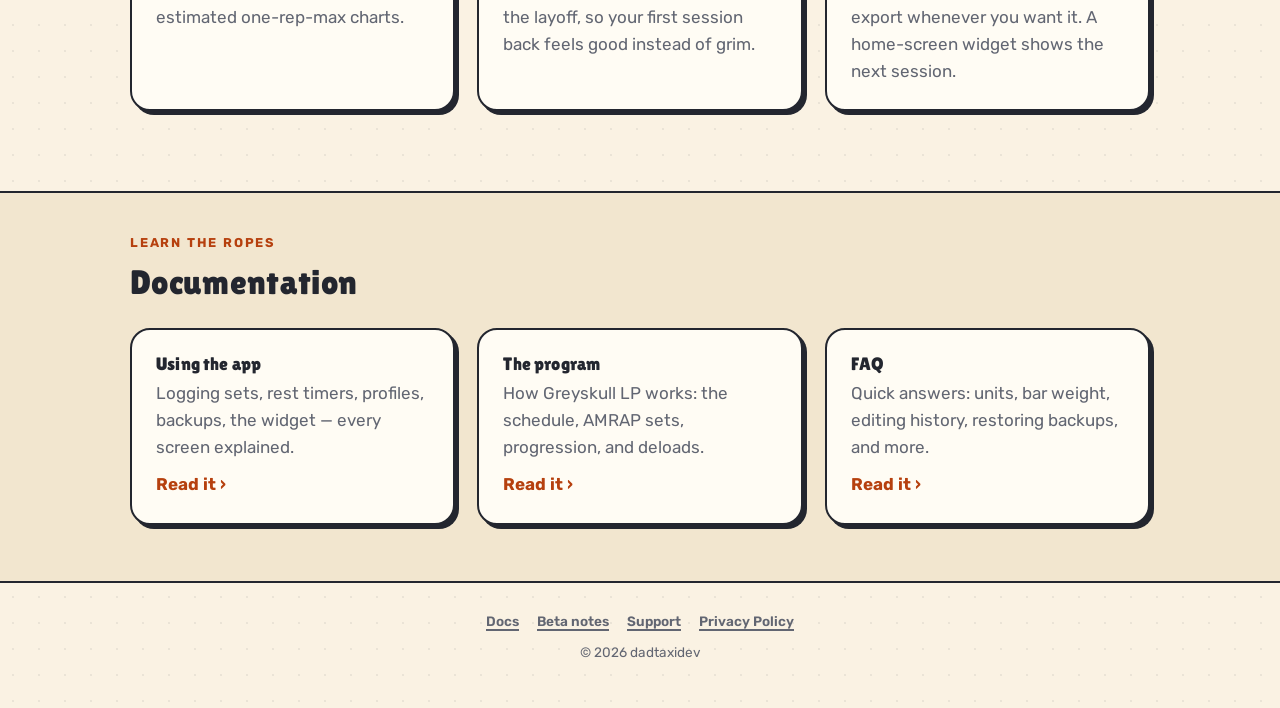
==== commit 0f7ad517: "Add Uppies beta changelog" ====
--- a/uppies/index.html
+++ b/uppies/index.html
@@ -18,6 +18,7 @@
     <a class="wordmark" href="../">dadtaxidev</a>
     <nav aria-label="Site">
       <a href="docs/">Docs</a>
+      <a href="beta/">Beta notes</a>
       <a href="support/">Support</a>
       <a href="privacy/">Privacy</a>
     </nav>
@@ -120,6 +121,7 @@
   <footer>
     <nav aria-label="Footer">
       <a href="docs/">Docs</a>
+      <a href="beta/">Beta notes</a>
       <a href="support/">Support</a>
       <a href="privacy/">Privacy Policy</a>
     </nav>
--- a/site.css
+++ b/site.css
@@ -17,10 +17,13 @@
   --ink: #23262F;
   --ink-soft: #626672;
   --line: #23262F;
-  /* the loud ones */
-  --accent: #E9531F;      /* plate orange  */
+  /* the loud ones — both chosen to clear WCAG AA (≥4.5:1) as text on paper,
+     the deeper band, and cards, AND as button/sticker backgrounds under
+     near-white text; brightening either one re-fails the eyebrows, links,
+     and buttons that were audited at these exact values */
+  --accent: #B6400E;      /* plate orange, burnt for contrast */
   --accent-soft: #FBDCCB;
-  --blue: #2C7DA0;        /* steel blue    */
+  --blue: #256A89;        /* steel blue */
   --blue-soft: #D5E8F1;
   --sun: #F4B842;         /* chalk-bucket yellow */
   --sun-soft: #FBEBC8;
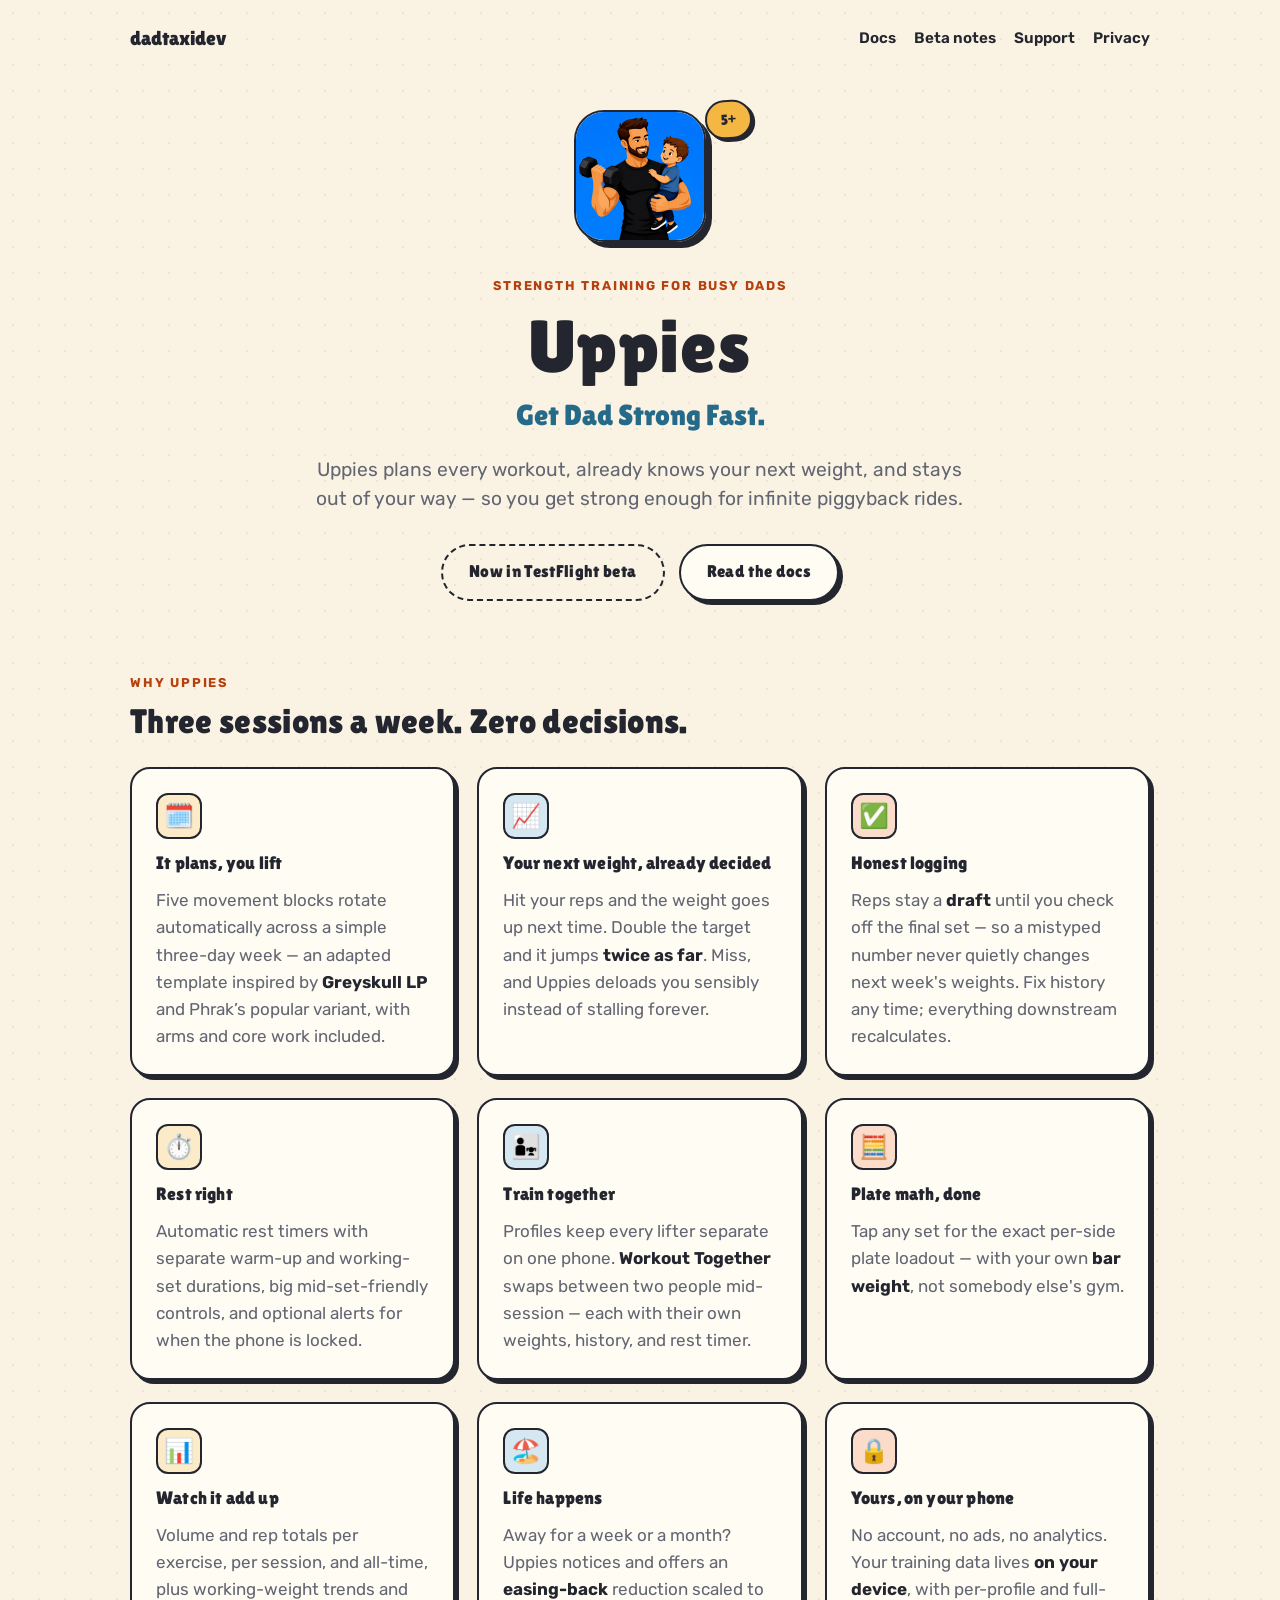
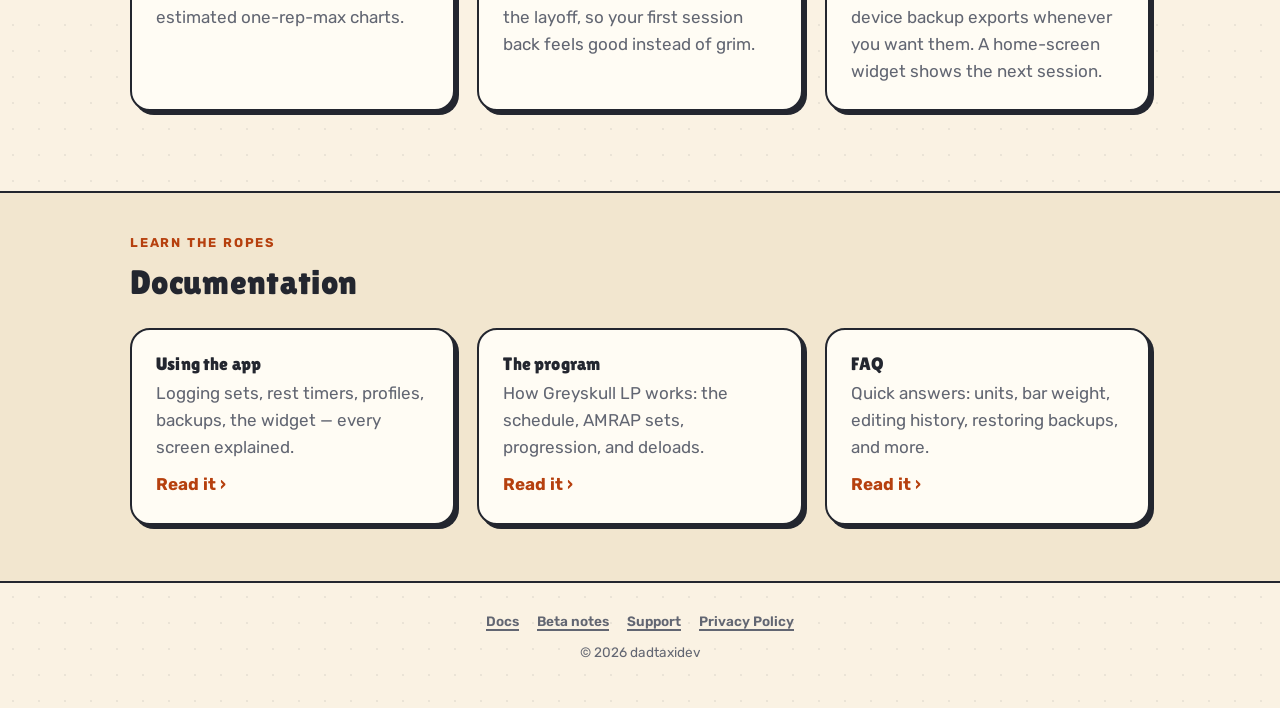
==== commit ae1d2309: "Bring Uppies site documentation up to date" ====
--- a/uppies/index.html
+++ b/uppies/index.html
@@ -35,7 +35,7 @@
       <p class="tagline rise d2">Get Dad Strong Fast.</p>
       <p class="lede rise d2">Uppies plans every workout, already knows your next weight, and stays out of your way — so you get strong enough for infinite piggyback rides.</p>
       <div class="cta-row rise d3">
-        <span class="btn ghost">Coming soon to the App&nbsp;Store</span>
+        <span class="btn ghost">Now in TestFlight beta</span>
         <a class="btn secondary" href="docs/">Read the docs</a>
       </div>
     </section>
@@ -48,7 +48,7 @@
         <article class="card feature">
           <span class="glyph" aria-hidden="true">🗓️</span>
           <h3>It plans, you lift</h3>
-          <p>Five movement blocks rotate automatically across a simple three-day week — the proven <strong>Greyskull&nbsp;LP</strong> program, ported faithfully from the classic spreadsheet.</p>
+          <p>Five movement blocks rotate automatically across a simple three-day week — an adapted template inspired by <strong>Greyskull&nbsp;LP</strong> and Phrak’s popular variant, with arms and core work included.</p>
         </article>
         <article class="card feature">
           <span class="glyph" aria-hidden="true">📈</span>
@@ -88,7 +88,7 @@
         <article class="card feature">
           <span class="glyph" aria-hidden="true">🔒</span>
           <h3>Yours, on your phone</h3>
-          <p>No account, no ads, no analytics. Your training data lives <strong>on your device</strong>, with one-tap backup export whenever you want it. A home-screen widget shows the next session.</p>
+          <p>No account, no ads, no analytics. Your training data lives <strong>on your device</strong>, with per-profile and full-device backup exports whenever you want them. A home-screen widget shows the next session.</p>
         </article>
       </div>
     </section>
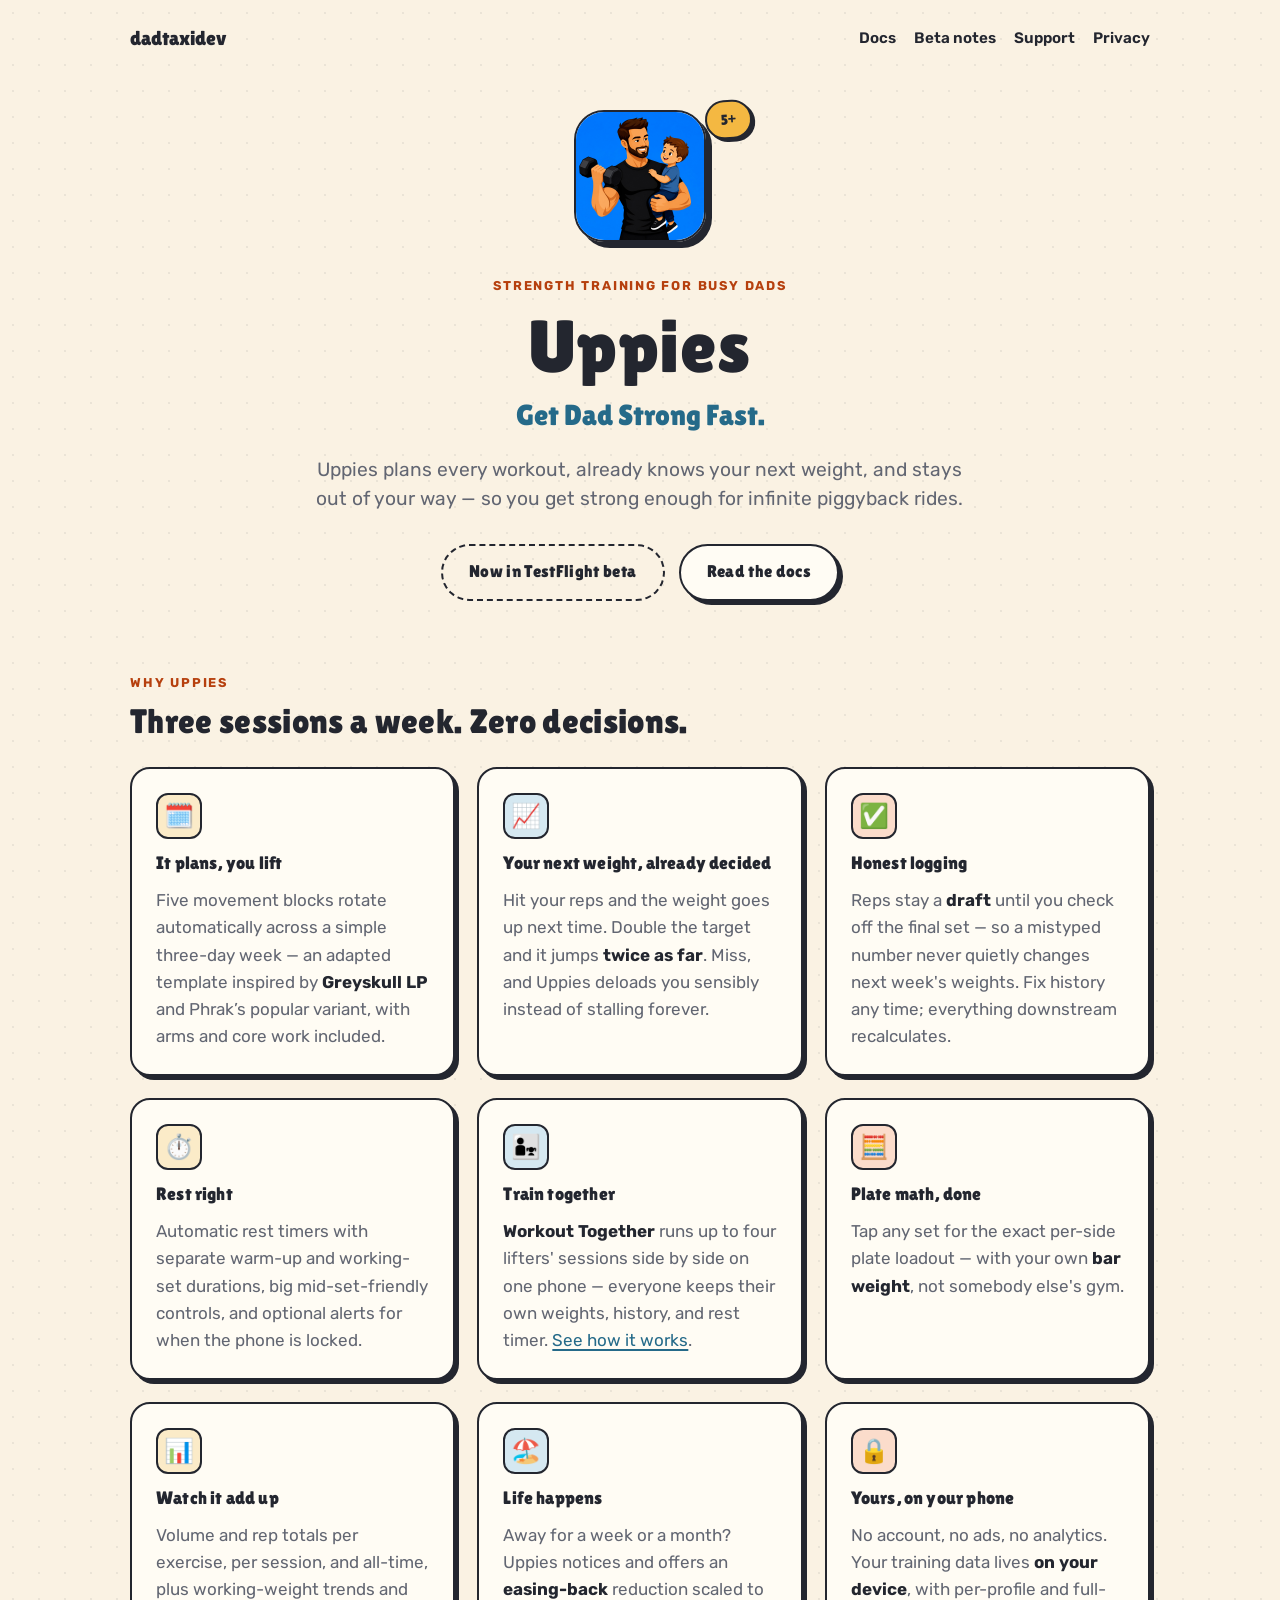
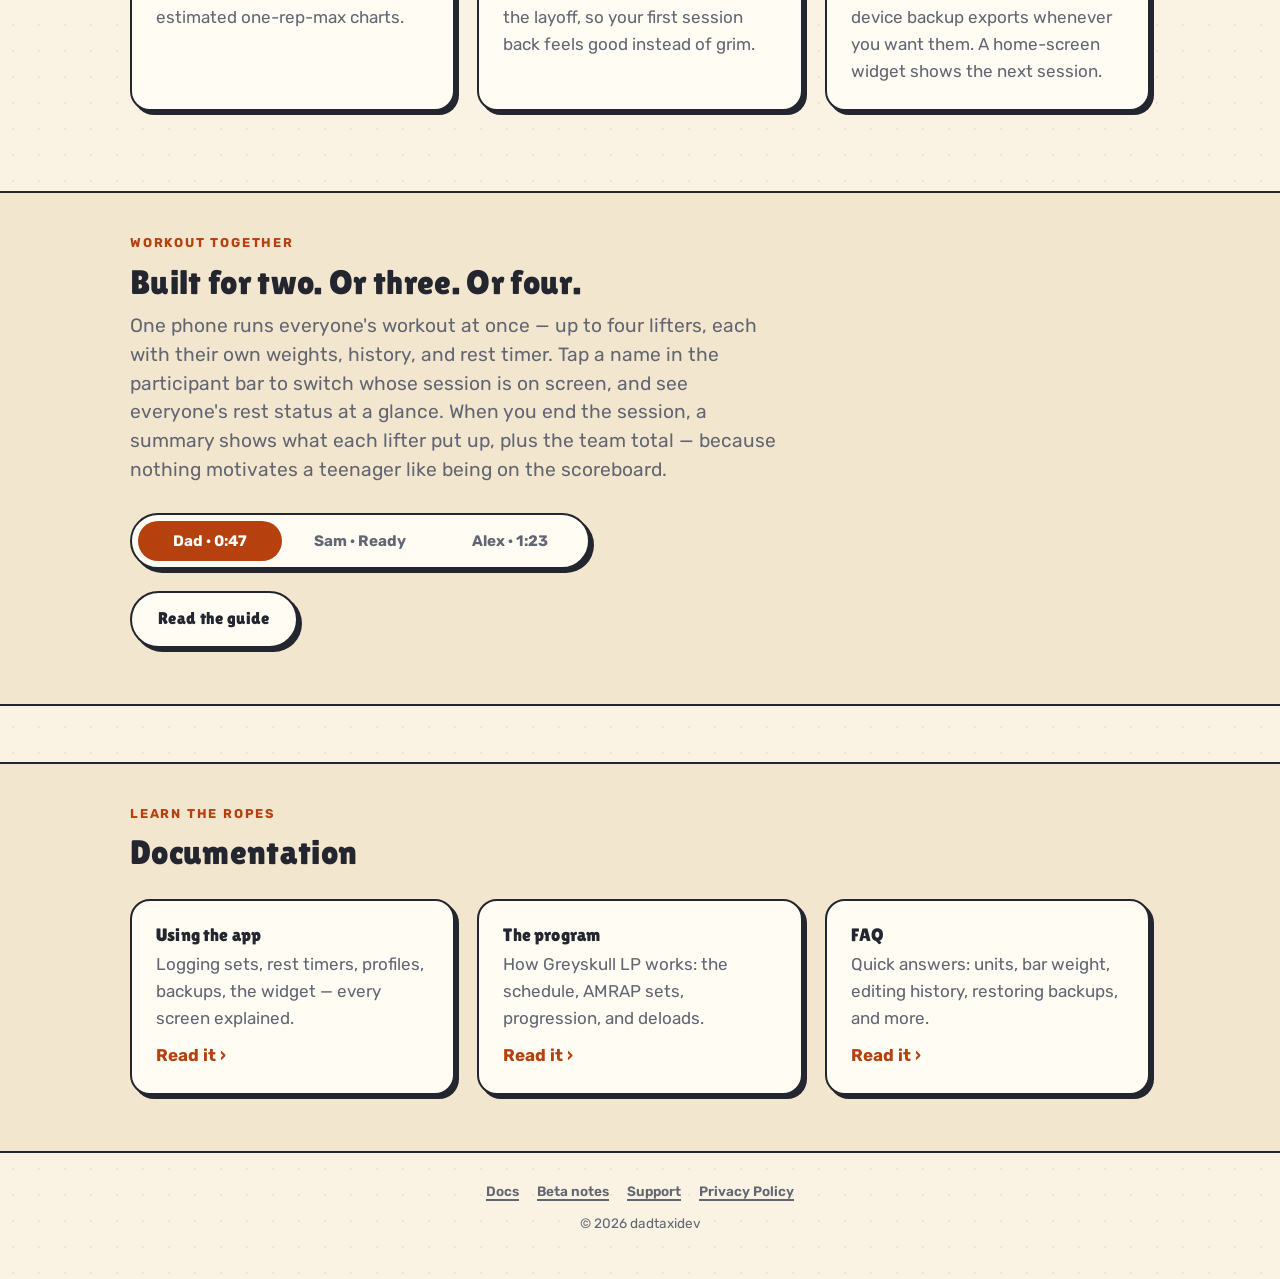
==== commit c2ec21ad: "Promote Workout Together on the site A dedicated 'Built for two. Or three. Or four.' band on the pro" ====
--- a/uppies/index.html
+++ b/uppies/index.html
@@ -68,7 +68,7 @@
         <article class="card feature">
           <span class="glyph" aria-hidden="true">👨‍👧</span>
           <h3>Train together</h3>
-          <p>Profiles keep every lifter separate on one phone. <strong>Workout Together</strong> swaps between two people mid-session — each with their own weights, history, and rest timer.</p>
+          <p><strong>Workout Together</strong> runs up to four lifters' sessions side by side on one phone — everyone keeps their own weights, history, and rest timer. <a href="#together">See how it works</a>.</p>
         </article>
         <article class="card feature">
           <span class="glyph" aria-hidden="true">🧮</span>
@@ -90,6 +90,20 @@
           <h3>Yours, on your phone</h3>
           <p>No account, no ads, no analytics. Your training data lives <strong>on your device</strong>, with per-profile and full-device backup exports whenever you want them. A home-screen widget shows the next session.</p>
         </article>
+      </div>
+    </section>
+
+    <section class="band" id="together" aria-labelledby="together-heading">
+      <div class="inner">
+        <p class="eyebrow">Workout Together</p>
+        <h2 id="together-heading">Built for two. Or three. Or four.</h2>
+        <p class="lede" style="margin-top:12px;">One phone runs everyone's workout at once — up to four lifters, each with their own weights, history, and rest timer. Tap a name in the participant bar to switch whose session is on screen, and see everyone's rest status at a glance. When you end the session, a summary shows what each lifter put up, plus the team total — because nothing motivates a teenager like being on the scoreboard.</p>
+        <div aria-hidden="true" style="margin-top:28px; max-width:460px; display:flex; gap:6px; padding:6px; background:var(--card); border:var(--border-w) solid var(--line); border-radius:999px; box-shadow:var(--shadow-pop-sm); font-weight:700; font-size:0.95rem;">
+          <div style="flex:1; text-align:center; padding:8px 6px; border-radius:999px; background:var(--accent); color:var(--on-accent); white-space:nowrap;">Dad · 0:47</div>
+          <div style="flex:1; text-align:center; padding:8px 6px; border-radius:999px; color:var(--ink-soft); white-space:nowrap;">Sam · Ready</div>
+          <div style="flex:1; text-align:center; padding:8px 6px; border-radius:999px; color:var(--ink-soft); white-space:nowrap;">Alex · 1:23</div>
+        </div>
+        <p style="margin-top:22px;"><a class="btn secondary" href="docs/training-together/">Read the guide</a></p>
       </div>
     </section>
 
